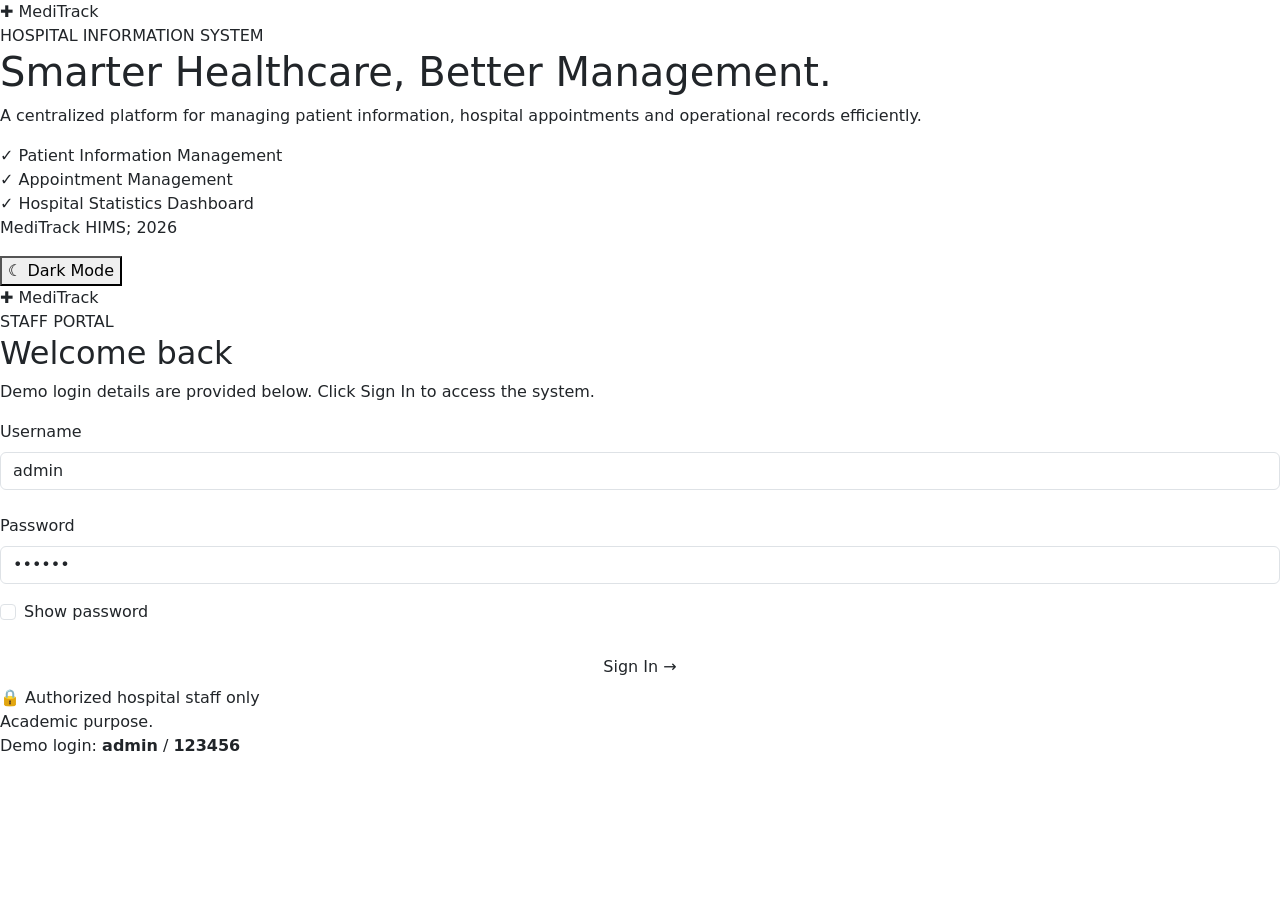
==== appointments.html @ 830c8fc8 "Add files via upload" ====
<!doctype html>
<html lang="en">
  <head>
    <meta charset="UTF-8" />
    <meta name="viewport" content="width=device-width, initial-scale=1.0" />

    <!-- Meta Tags -->
    <meta
      name="keywords"
      content="MediTrack HIMS, Appointment Management, Hospital Appointments, Patient Booking"
    />

    <meta
      name="description"
      content="MediTrack HIMS appointment management page for viewing, adding, editing, searching, and managing hospital appointments."
    />

    <meta name="author" content="Syarifah Zahidah" />

    <title>Appointments | MediTrack HIMS</title>

    <script>
      if (sessionStorage.getItem("himsLoggedIn") !== "true") {
        location.replace("index.html");
      }
    </script>

    <!-- Bootstrap CSS -->
    <link
      href="https://cdn.jsdelivr.net/npm/bootstrap@5.3.3/dist/css/bootstrap.min.css"
      rel="stylesheet"
    />

    <!-- Bootstrap Icons -->
    <link
      href="https://cdn.jsdelivr.net/npm/bootstrap-icons@1.11.3/font/bootstrap-icons.min.css"
      rel="stylesheet"
    />

    <!-- Application CSS -->
    <link rel="stylesheet" href="../css/app.css" />

    <script src="../js/theme.js"></script>

    <title>Appointments | MediTrack HIMS</title>
  </head>

  <body>
    <div id="overlay" class="overlay"></div>

    <aside id="sidebar" class="sidebar"></aside>

    <div class="main-area">
      <!-- Top Navigation -->
      <header id="topbar" class="topbar"></header>

      <main class="content">
        <!-- Page Heading -->
        <div class="page-head">
          <div>
            <h2>Appointment management</h2>
            <p>Schedule, update and track hospital appointments.</p>
          </div>

          <button type="button" class="btn btn-primary-app" id="add-btn">
            <i class="bi bi-plus-lg"></i>
            Add appointment
          </button>
        </div>

        <!-- Status Summary Cards -->
        <div class="row g-3 mb-3" id="status-cards"></div>

        <!-- Appointment Management Panel -->
        <div class="panel">
          <!-- Search and Filters -->
          <div class="row g-2 toolbar">
            <div class="col-md-5">
              <input
                type="search"
                id="search"
                class="form-control"
                placeholder="Search by ID, patient or doctor"
                aria-label="Search appointments"
              />
            </div>

            <div class="col-md-3">
              <select
                id="filter-status"
                class="form-select"
                aria-label="Filter by status"
              >
                <option value="">All statuses</option>
              </select>
            </div>

            <div class="col-md-3">
              <input
                type="date"
                id="filter-date"
                class="form-control"
                aria-label="Filter by date"
              />
            </div>
          </div>

          <!-- Filter Chips -->
          <div id="chips" class="chips"></div>

          <!-- Appointment Count -->
          <div class="mini-stats" id="count"></div>

          <!-- Appointment Table -->
          <div class="table-responsive">
            <table class="table app-table">
              <thead>
                <tr>
                  <th>ID</th>
                  <th>Patient</th>
                  <th>Doctor</th>
                  <th>Date</th>
                  <th>Time</th>
                  <th>Status</th>
                  <th class="text-end">Actions</th>
                </tr>
              </thead>

              <tbody id="table-body"></tbody>
            </table>
          </div>

          <!-- Empty State -->
          <div id="empty-state" class="empty d-none">
            No appointments match these filters. Clear a filter or add a new
            appointment.
          </div>
        </div>
      </main>

      <!-- Footer -->
      <footer id="footer" class="app-footer"></footer>
    </div>

    <!-- =================================
         ADD / EDIT APPOINTMENT MODAL
    ================================== -->

    <div
      class="modal fade"
      id="appt-modal"
      tabindex="-1"
      aria-labelledby="modal-title"
      aria-hidden="true"
    >
      <div class="modal-dialog modal-dialog-centered">
        <form class="modal-content" id="appt-form" novalidate>
          <!-- Modal Header -->
          <div class="modal-header">
            <h5 class="modal-title" id="modal-title">Add appointment</h5>

            <button
              type="button"
              class="btn-close"
              data-bs-dismiss="modal"
              aria-label="Close"
            ></button>
          </div>

          <!-- Modal Body -->
          <div class="modal-body">
            <input type="hidden" id="appt-id" />

            <!-- Patient -->
            <div class="mb-3">
              <label for="appt-patient" class="form-label"> Patient </label>

              <select class="form-select" id="appt-patient" required>
                <option value="">Select</option>
              </select>

              <div class="invalid-feedback">Select a patient.</div>
            </div>

            <!-- Doctor -->
            <div class="mb-3">
              <label for="appt-doctor" class="form-label"> Doctor </label>

              <select class="form-select" id="appt-doctor" required>
                <option value="">Select</option>
              </select>

              <div class="invalid-feedback">Select a doctor.</div>
            </div>

            <!-- Date and Time -->
            <div class="row g-3">
              <div class="col-6">
                <label for="appt-date" class="form-label"> Date </label>

                <input
                  type="date"
                  class="form-control"
                  id="appt-date"
                  required
                />

                <div class="invalid-feedback">Choose a date.</div>
              </div>

              <div class="col-6">
                <label for="appt-time" class="form-label"> Time </label>

                <input
                  type="time"
                  class="form-control"
                  id="appt-time"
                  required
                />

                <div class="invalid-feedback">Choose a time.</div>
              </div>
            </div>

            <!-- Appointment Status -->
            <div class="mt-3">
              <label for="appt-status" class="form-label"> Status </label>

              <select class="form-select" id="appt-status" required></select>
            </div>
          </div>

          <!-- Modal Footer -->
          <div class="modal-footer">
            <button type="button" class="btn btn-light" data-bs-dismiss="modal">
              Cancel
            </button>

            <button type="submit" class="btn btn-primary-app">
              Save appointment
            </button>
          </div>
        </form>
      </div>
    </div>

    <!-- =================================
         JAVASCRIPT FILES
    ================================== -->

    <!-- Bootstrap JavaScript -->
    <script src="https://cdn.jsdelivr.net/npm/bootstrap@5.3.3/dist/js/bootstrap.bundle.min.js"></script>

    <!-- Application Data -->
    <script src="../js/data.js"></script>

    <!-- Shared Application Functions -->
    <script src="../js/app.js"></script>

    <!-- Appointment Management -->
    <script src="../js/appointments.js"></script>
  </body>
</html>
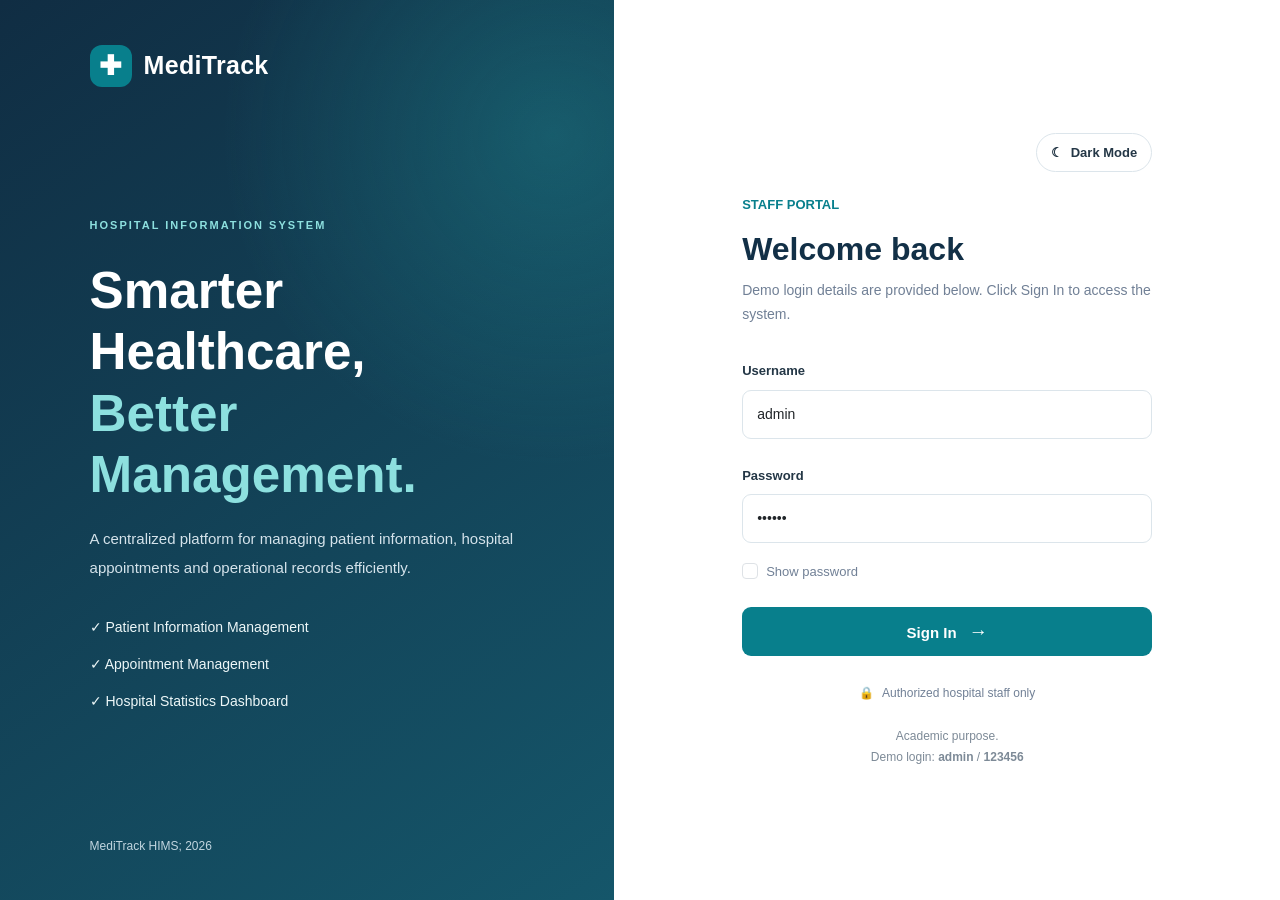
==== commit 793af18f: "Add files via upload" ====
--- a/appointments.html
+++ b/appointments.html
@@ -19,6 +19,7 @@
 
     <title>Appointments | MediTrack HIMS</title>
 
+    <!-- Login Protection -->
     <script>
       if (sessionStorage.getItem("himsLoggedIn") !== "true") {
         location.replace("index.html");
@@ -38,27 +39,30 @@
     />
 
     <!-- Application CSS -->
-    <link rel="stylesheet" href="../css/app.css" />
-
-    <script src="../js/theme.js"></script>
-
-    <title>Appointments | MediTrack HIMS</title>
+    <link rel="stylesheet" href="app.css" />
+
+    <!-- Theme Management -->
+    <script src="theme.js"></script>
   </head>
 
   <body>
+    <!-- Sidebar -->
     <div id="overlay" class="overlay"></div>
 
     <aside id="sidebar" class="sidebar"></aside>
 
+    <!-- Main Application Area -->
     <div class="main-area">
       <!-- Top Navigation -->
       <header id="topbar" class="topbar"></header>
 
+      <!-- Main Content -->
       <main class="content">
         <!-- Page Heading -->
         <div class="page-head">
           <div>
             <h2>Appointment management</h2>
+
             <p>Schedule, update and track hospital appointments.</p>
           </div>
 
@@ -75,6 +79,7 @@
         <div class="panel">
           <!-- Search and Filters -->
           <div class="row g-2 toolbar">
+            <!-- Search -->
             <div class="col-md-5">
               <input
                 type="search"
@@ -85,6 +90,7 @@
               />
             </div>
 
+            <!-- Status Filter -->
             <div class="col-md-3">
               <select
                 id="filter-status"
@@ -95,6 +101,7 @@
               </select>
             </div>
 
+            <!-- Date Filter -->
             <div class="col-md-3">
               <input
                 type="date"
@@ -195,6 +202,7 @@
 
             <!-- Date and Time -->
             <div class="row g-3">
+              <!-- Date -->
               <div class="col-6">
                 <label for="appt-date" class="form-label"> Date </label>
 
@@ -208,6 +216,7 @@
                 <div class="invalid-feedback">Choose a date.</div>
               </div>
 
+              <!-- Time -->
               <div class="col-6">
                 <label for="appt-time" class="form-label"> Time </label>
 
@@ -252,12 +261,12 @@
     <script src="https://cdn.jsdelivr.net/npm/bootstrap@5.3.3/dist/js/bootstrap.bundle.min.js"></script>
 
     <!-- Application Data -->
-    <script src="../js/data.js"></script>
+    <script src="data.js"></script>
 
     <!-- Shared Application Functions -->
-    <script src="../js/app.js"></script>
+    <script src="app.js"></script>
 
     <!-- Appointment Management -->
-    <script src="../js/appointments.js"></script>
+    <script src="appointments.js"></script>
   </body>
 </html>
--- a/app.css
+++ b/app.css
@@ -0,0 +1,1055 @@
+/* =================================
+   MEDITrack HIMS - APP (DASHBOARD, PATIENTS, APPOINTMENTS)
+   ================================= */
+
+:root {
+  --primary: #087f8c;
+  --primary-dark: #06636d;
+  --navy: #123047;
+  --background: #f3f7fa;
+  --text: #243746;
+  --muted: #64748b;
+  --white: #ffffff;
+  --border: #e2eaf0;
+  --sidebar-w: 250px;
+}
+
+* {
+  box-sizing: border-box;
+}
+
+body {
+  margin: 0;
+  font-family: Arial, Helvetica, sans-serif;
+  color: var(--text);
+  background: var(--background);
+}
+
+/* ---------- Sidebar ---------- */
+.sidebar {
+  position: fixed;
+  inset: 0 auto 0 0;
+  width: var(--sidebar-w);
+  display: flex;
+  flex-direction: column;
+  padding: 22px 16px;
+  color: var(--white);
+  background: linear-gradient(170deg, #102d43, #15566a);
+  z-index: 1040;
+  transition: transform 0.25s ease;
+}
+
+.brand {
+  display: flex;
+  align-items: center;
+  gap: 12px;
+  padding: 0 8px 26px;
+  font-size: 22px;
+  font-weight: bold;
+}
+
+.brand-icon {
+  display: inline-flex;
+  align-items: center;
+  justify-content: center;
+  width: 38px;
+  height: 38px;
+  border-radius: 11px;
+  background: var(--primary);
+  font-size: 24px;
+}
+
+.side-nav {
+  display: grid;
+  gap: 6px;
+}
+
+.nav-link-app,
+.side-btn {
+  display: flex;
+  align-items: center;
+  gap: 12px;
+  width: 100%;
+  padding: 12px 14px;
+  border: 0;
+  border-radius: 10px;
+  color: #cfe0e8;
+  background: transparent;
+  font-size: 14px;
+  text-align: left;
+  text-decoration: none;
+  transition:
+    background 0.15s ease,
+    color 0.15s ease;
+}
+
+.nav-link-app:hover,
+.side-btn:hover {
+  color: var(--white);
+  background: rgba(255, 255, 255, 0.1);
+}
+
+.nav-link-app.active {
+  color: var(--white);
+  background: var(--primary);
+  font-weight: bold;
+}
+.nav-link-app i,
+.side-btn i {
+  font-size: 17px;
+}
+
+.side-bottom {
+  margin-top: auto;
+  padding-top: 16px;
+  display: grid;
+  gap: 4px;
+  border-top: 1px solid rgba(255, 255, 255, 0.15);
+}
+
+.nav-link-app:focus-visible,
+.side-btn:focus-visible,
+.menu-toggle:focus-visible {
+  outline: 2px solid #8de0df;
+  outline-offset: 2px;
+}
+
+/* ---------- Main area ---------- */
+.main-area {
+  margin-left: var(--sidebar-w);
+  min-height: 100vh;
+  display: flex;
+  flex-direction: column;
+}
+
+.topbar {
+  position: sticky;
+  top: 0;
+  z-index: 1020;
+  display: flex;
+  align-items: center;
+  gap: 14px;
+  padding: 14px 28px;
+  background: var(--white);
+  border-bottom: 1px solid var(--border);
+}
+
+.topbar-title {
+  margin: 0;
+  font-size: 18px;
+  font-weight: bold;
+  color: var(--navy);
+}
+
+.menu-toggle {
+  display: none;
+  border: 0;
+  background: transparent;
+  font-size: 28px;
+  line-height: 1;
+  color: var(--navy);
+}
+
+.user-chip {
+  margin-left: auto;
+  display: flex;
+  align-items: center;
+  gap: 10px;
+  font-size: 14px;
+}
+
+.avatar {
+  display: inline-flex;
+  align-items: center;
+  justify-content: center;
+  width: 34px;
+  height: 34px;
+  border-radius: 50%;
+  color: var(--white);
+  background: var(--primary);
+  font-weight: bold;
+}
+
+.content {
+  flex: 1;
+  padding: 28px;
+}
+
+.overlay {
+  position: fixed;
+  inset: 0;
+  background: rgba(10, 25, 38, 0.5);
+  z-index: 1030;
+  display: none;
+}
+.overlay.show {
+  display: block;
+}
+
+/* ---------- Page header ---------- */
+.page-head {
+  display: flex;
+  align-items: flex-start;
+  justify-content: space-between;
+  flex-wrap: wrap;
+  gap: 14px;
+  margin-bottom: 22px;
+}
+.page-head h2 {
+  margin: 0 0 4px;
+  font-size: 24px;
+  color: var(--navy);
+}
+.page-head p {
+  margin: 0;
+  color: var(--muted);
+  font-size: 14px;
+}
+
+.btn-primary-app {
+  padding: 10px 18px;
+  border: 0;
+  border-radius: 9px;
+  color: var(--white);
+  background: var(--primary);
+  font-size: 14px;
+  font-weight: bold;
+}
+.btn-primary-app:hover {
+  color: var(--white);
+  background: var(--primary-dark);
+}
+
+/* ---------- Stat cards ---------- */
+.stat-card {
+  display: flex;
+  align-items: center;
+  gap: 16px;
+  height: 100%;
+  padding: 20px;
+  background: var(--white);
+  border: 1px solid var(--border);
+  border-radius: 14px;
+}
+
+.stat-icon {
+  display: inline-flex;
+  align-items: center;
+  justify-content: center;
+  flex: none;
+  width: 52px;
+  height: 52px;
+  border-radius: 13px;
+  font-size: 24px;
+}
+.tone-teal {
+  color: #087f8c;
+  background: #dff3f4;
+}
+.tone-navy {
+  color: #1d4e89;
+  background: #e1ecf8;
+}
+.tone-green {
+  color: #1c7c4a;
+  background: #ddf4e7;
+}
+.tone-amber {
+  color: #a86400;
+  background: #fdf0d5;
+}
+
+.stat-value {
+  font-size: 30px;
+  font-weight: bold;
+  line-height: 1.1;
+  color: var(--navy);
+}
+.stat-label {
+  font-size: 13px;
+  color: var(--muted);
+}
+
+/* ---------- Panels ---------- */
+.panel {
+  height: 100%;
+  padding: 20px;
+  background: var(--white);
+  border: 1px solid var(--border);
+  border-radius: 14px;
+}
+.panel-title {
+  margin: 0 0 16px;
+  font-size: 16px;
+  font-weight: bold;
+  color: var(--navy);
+}
+.chart-box {
+  position: relative;
+  height: 290px;
+}
+
+/* ---------- Tables ---------- */
+.app-table {
+  margin: 0;
+  font-size: 14px;
+  vertical-align: middle;
+}
+.app-table thead th {
+  padding: 12px;
+  font-size: 12px;
+  font-weight: bold;
+  color: var(--muted);
+  background: #f6f9fb;
+  border-bottom: 1px solid var(--border);
+  white-space: nowrap;
+}
+.app-table td {
+  padding: 12px;
+  border-color: var(--border);
+}
+
+.toolbar {
+  margin-bottom: 16px;
+}
+
+.empty {
+  padding: 36px 10px;
+  text-align: center;
+  color: var(--muted);
+  font-size: 14px;
+}
+
+.row-actions {
+  display: flex;
+  gap: 6px;
+  justify-content: flex-end;
+}
+.icon-btn {
+  width: 32px;
+  height: 32px;
+  border: 1px solid var(--border);
+  border-radius: 8px;
+  background: var(--white);
+  color: var(--navy);
+}
+.icon-btn:hover {
+  background: #eef5f8;
+}
+.icon-btn.danger {
+  color: #b3261e;
+}
+.icon-btn.danger:hover {
+  background: #fdeceb;
+}
+
+/* ---------- Status badges ---------- */
+.status-badge {
+  display: inline-block;
+  padding: 4px 11px;
+  border-radius: 20px;
+  font-size: 12px;
+  font-weight: bold;
+}
+.status-confirmed {
+  color: #06636d;
+  background: #dff3f4;
+}
+.status-pending {
+  color: #8a5400;
+  background: #fdf0d5;
+}
+.status-completed {
+  color: #1c7c4a;
+  background: #ddf4e7;
+}
+.status-cancelled {
+  color: #a3261e;
+  background: #fdeceb;
+}
+
+/* ---------- Activity list ---------- */
+.activity-list {
+  list-style: none;
+  margin: 0;
+  padding: 0;
+}
+.activity-list li {
+  display: flex;
+  gap: 12px;
+  padding: 11px 0;
+  border-bottom: 1px solid var(--border);
+  font-size: 14px;
+}
+.activity-list li:last-child {
+  border-bottom: 0;
+}
+.activity-dot {
+  flex: none;
+  width: 9px;
+  height: 9px;
+  margin-top: 6px;
+  border-radius: 50%;
+  background: var(--primary);
+}
+.activity-time {
+  display: block;
+  font-size: 12px;
+  color: var(--muted);
+}
+
+/* ---------- Forms / modal ---------- */
+.form-control:focus,
+.form-select:focus {
+  border-color: var(--primary);
+  box-shadow: 0 0 0 3px rgba(8, 127, 140, 0.15);
+}
+.modal-title {
+  color: var(--navy);
+  font-weight: bold;
+}
+
+/* ---------- Footer ---------- */
+.app-footer {
+  display: flex;
+  justify-content: space-between;
+  flex-wrap: wrap;
+  gap: 12px;
+  padding: 20px 28px;
+  font-size: 12px;
+  line-height: 1.7;
+  color: var(--muted);
+  background: var(--white);
+  border-top: 1px solid var(--border);
+}
+.footer-right {
+  text-align: right;
+}
+
+/* ---------- Responsive ---------- */
+@media (max-width: 991.98px) {
+  .sidebar {
+    transform: translateX(-100%);
+  }
+  .sidebar.open {
+    transform: translateX(0);
+  }
+  .main-area {
+    margin-left: 0;
+  }
+  .menu-toggle {
+    display: block;
+  }
+  .topbar {
+    padding: 12px 18px;
+  }
+  .content {
+    padding: 20px 16px;
+  }
+  .app-footer {
+    padding: 18px 16px;
+  }
+  .footer-right {
+    text-align: left;
+  }
+}
+
+@media (max-width: 575.98px) {
+  .user-name {
+    display: none;
+  }
+  .stat-value {
+    font-size: 26px;
+  }
+  .chart-box {
+    height: 250px;
+  }
+}
+
+@media (prefers-reduced-motion: reduce) {
+  .sidebar {
+    transition: none;
+  }
+}
+
+/* =================================
+   LINKED VIEWS: clickable cards, chips, doctor cards, detail modal
+   ================================= */
+
+a.stat-card {
+  color: inherit;
+  text-decoration: none;
+  position: relative;
+  transition:
+    border-color 0.15s ease,
+    box-shadow 0.15s ease;
+}
+a.stat-card:hover {
+  border-color: var(--primary);
+  box-shadow: 0 4px 14px rgba(8, 127, 140, 0.12);
+}
+a.stat-card:focus-visible {
+  outline: 2px solid var(--primary);
+  outline-offset: 2px;
+}
+.stat-go {
+  position: absolute;
+  top: 14px;
+  right: 16px;
+  color: #a3b2bd;
+  font-size: 15px;
+}
+a.stat-card:hover .stat-go {
+  color: var(--primary);
+}
+
+.cell-link {
+  color: var(--primary-dark);
+  font-weight: bold;
+  text-decoration: none;
+  background: none;
+  border: 0;
+  padding: 0;
+  text-align: left;
+}
+.cell-link:hover {
+  text-decoration: underline;
+}
+
+.btn-quick {
+  margin-left: auto;
+  display: inline-flex;
+  align-items: center;
+  gap: 6px;
+  padding: 8px 14px;
+  border-radius: 9px;
+  color: var(--white);
+  background: var(--primary);
+  font-size: 13px;
+  font-weight: bold;
+  text-decoration: none;
+}
+.btn-quick:hover {
+  color: var(--white);
+  background: var(--primary-dark);
+}
+.btn-quick + .user-chip {
+  margin-left: 4px;
+}
+
+.chart-hint {
+  margin: -8px 0 12px;
+  font-size: 12px;
+  color: var(--muted);
+}
+.chart-box.tall {
+  height: 340px;
+}
+
+/* Filter chips */
+.chips {
+  display: flex;
+  flex-wrap: wrap;
+  align-items: center;
+  gap: 8px;
+  margin-bottom: 14px;
+}
+.chips:empty {
+  display: none;
+}
+.chip {
+  display: inline-flex;
+  align-items: center;
+  gap: 6px;
+  padding: 5px 6px 5px 12px;
+  border-radius: 20px;
+  color: var(--primary-dark);
+  background: #dff3f4;
+  font-size: 13px;
+}
+.chip button {
+  width: 20px;
+  height: 20px;
+  border: 0;
+  border-radius: 50%;
+  background: rgba(8, 127, 140, 0.15);
+  color: var(--primary-dark);
+  line-height: 1;
+}
+.chip button:hover {
+  background: rgba(8, 127, 140, 0.3);
+}
+.chip-clear {
+  border: 0;
+  background: none;
+  color: var(--muted);
+  font-size: 13px;
+  text-decoration: underline;
+}
+
+/* Status summary cards (act as filters) */
+.status-card {
+  display: block;
+  width: 100%;
+  padding: 14px 16px;
+  text-align: left;
+  background: var(--white);
+  border: 1px solid var(--border);
+  border-top: 4px solid var(--c, var(--primary));
+  border-radius: 12px;
+  transition: box-shadow 0.15s ease;
+}
+.status-card:hover {
+  box-shadow: 0 4px 14px rgba(18, 48, 71, 0.1);
+}
+.status-card.active {
+  background: #f0f8f9;
+  box-shadow: 0 0 0 2px var(--c, var(--primary));
+}
+.status-card b {
+  display: block;
+  font-size: 26px;
+  color: var(--navy);
+}
+.status-card span {
+  font-size: 13px;
+  color: var(--muted);
+}
+
+.mini-stats {
+  display: flex;
+  flex-wrap: wrap;
+  gap: 10px 28px;
+  margin-bottom: 16px;
+  font-size: 13px;
+  color: var(--muted);
+}
+.mini-stats b {
+  color: var(--navy);
+  font-size: 15px;
+}
+
+.count-pill {
+  display: inline-block;
+  min-width: 28px;
+  padding: 2px 9px;
+  border-radius: 20px;
+  text-align: center;
+  color: var(--primary-dark);
+  background: #dff3f4;
+  font-size: 12px;
+  font-weight: bold;
+  text-decoration: none;
+}
+.count-pill:hover {
+  background: #c6e8ea;
+}
+
+/* Today's schedule */
+.schedule-item {
+  display: flex;
+  align-items: center;
+  gap: 14px;
+  padding: 11px 0;
+  border-bottom: 1px solid var(--border);
+  font-size: 14px;
+}
+.schedule-item:last-child {
+  border-bottom: 0;
+}
+.schedule-time {
+  flex: none;
+  width: 52px;
+  font-weight: bold;
+  color: var(--navy);
+}
+.schedule-main {
+  flex: 1;
+  min-width: 0;
+}
+.schedule-main small {
+  display: block;
+  color: var(--muted);
+}
+
+/* Doctor cards */
+.doctor-card {
+  height: 100%;
+  padding: 20px;
+  background: var(--white);
+  border: 1px solid var(--border);
+  border-radius: 14px;
+  transition: box-shadow 0.2s ease;
+}
+.doctor-card.highlight {
+  border-color: var(--primary);
+  box-shadow: 0 0 0 3px rgba(8, 127, 140, 0.25);
+}
+.doctor-head {
+  display: flex;
+  align-items: center;
+  gap: 14px;
+  margin-bottom: 16px;
+}
+.doctor-head h3 {
+  margin: 0 0 2px;
+  font-size: 16px;
+  color: var(--navy);
+}
+.avatar.big {
+  width: 48px;
+  height: 48px;
+  font-size: 16px;
+}
+.doctor-stats {
+  display: flex;
+  gap: 8px;
+  margin-bottom: 14px;
+}
+.doctor-stats div {
+  flex: 1;
+  padding: 10px 8px;
+  text-align: center;
+  border-radius: 10px;
+  background: #f6f9fb;
+}
+.doctor-stats b {
+  display: block;
+  font-size: 20px;
+  color: var(--navy);
+}
+.doctor-stats span {
+  font-size: 12px;
+  color: var(--muted);
+}
+.doctor-card .progress {
+  height: 8px;
+  margin-bottom: 6px;
+}
+.doctor-card .progress-bar {
+  background: var(--primary);
+}
+.doctor-note {
+  margin-bottom: 14px;
+  font-size: 12px;
+  color: var(--muted);
+}
+.doctor-actions {
+  display: flex;
+  gap: 8px;
+  flex-wrap: wrap;
+}
+.btn-teal {
+  color: var(--white);
+  background: var(--primary);
+  border: 0;
+  font-size: 13px;
+  font-weight: bold;
+}
+.btn-teal:hover {
+  color: var(--white);
+  background: var(--primary-dark);
+}
+.btn-outline-teal {
+  color: var(--primary-dark);
+  border: 1px solid var(--primary);
+  background: transparent;
+  font-size: 13px;
+  font-weight: bold;
+}
+.btn-outline-teal:hover {
+  color: var(--white);
+  background: var(--primary);
+}
+
+/* Patient detail modal */
+.detail-head {
+  display: flex;
+  align-items: center;
+  gap: 14px;
+  margin-bottom: 18px;
+}
+.detail-head h4 {
+  margin: 0;
+  font-size: 20px;
+  color: var(--navy);
+}
+.detail-head small {
+  color: var(--muted);
+}
+.detail-grid {
+  display: grid;
+  grid-template-columns: repeat(3, 1fr);
+  gap: 10px;
+  margin-bottom: 18px;
+}
+.detail-grid div {
+  padding: 10px 12px;
+  border-radius: 10px;
+  background: #f6f9fb;
+  font-size: 13px;
+  color: var(--muted);
+}
+.detail-grid b {
+  display: block;
+  margin-top: 2px;
+  font-size: 15px;
+  color: var(--navy);
+}
+
+/* Footer links */
+.footer-links {
+  display: flex;
+  flex-direction: column;
+  gap: 2px;
+}
+.footer-links a {
+  color: var(--primary-dark);
+  text-decoration: none;
+}
+.footer-links a:hover {
+  text-decoration: underline;
+}
+
+@media (max-width: 575.98px) {
+  .btn-quick span {
+    display: none;
+  }
+  .detail-grid {
+    grid-template-columns: 1fr 1fr;
+  }
+  .chart-box.tall {
+    height: 300px;
+  }
+}
+
+/* =================================
+   DARK MODE - MEDITrack APPLICATION
+   ================================= */
+
+html[data-theme="dark"] {
+  --background: #111c2a;
+  --text: #e5edf5;
+  --muted: #a8b6c7;
+  --white: #1c2a3b;
+  --navy: #e6f0f8;
+  --border: #34465a;
+}
+
+html[data-theme="dark"] body {
+  color: var(--text);
+  background: var(--background);
+}
+
+/* Topbar */
+html[data-theme="dark"] .topbar {
+  background: #1c2a3b;
+  border-color: var(--border);
+}
+
+html[data-theme="dark"] .topbar-title,
+html[data-theme="dark"] .menu-toggle {
+  color: #e6f0f8;
+}
+
+html[data-theme="dark"] .user-chip {
+  color: #e5edf5;
+}
+
+/* Content headings */
+html[data-theme="dark"] .page-head h2,
+html[data-theme="dark"] .panel-title,
+html[data-theme="dark"] .stat-value,
+html[data-theme="dark"] .status-card b,
+html[data-theme="dark"] .mini-stats b,
+html[data-theme="dark"] .schedule-time,
+html[data-theme="dark"] .doctor-head h3,
+html[data-theme="dark"] .doctor-stats b,
+html[data-theme="dark"] .detail-head h4,
+html[data-theme="dark"] .detail-grid b {
+  color: #e6f0f8;
+}
+
+/* Cards and panels */
+html[data-theme="dark"] .stat-card,
+html[data-theme="dark"] .panel,
+html[data-theme="dark"] .doctor-card,
+html[data-theme="dark"] .status-card {
+  color: var(--text);
+  background: #1c2a3b;
+  border-color: var(--border);
+}
+
+html[data-theme="dark"] .status-card.active {
+  background: #203b49;
+}
+
+html[data-theme="dark"] .doctor-stats div,
+html[data-theme="dark"] .detail-grid div {
+  background: #26374b;
+  color: #c5d2df;
+}
+
+/* Tables */
+html[data-theme="dark"] .app-table {
+  color: #e5edf5;
+  --bs-table-color: #e5edf5;
+  --bs-table-bg: #1c2a3b;
+  --bs-table-border-color: #34465a;
+  --bs-table-striped-bg: #223247;
+  --bs-table-striped-color: #e5edf5;
+  --bs-table-hover-bg: #293d53;
+  --bs-table-hover-color: #ffffff;
+}
+
+html[data-theme="dark"] .app-table thead th {
+  color: #b7c6d6;
+  background: #26374b;
+  border-color: var(--border);
+}
+
+html[data-theme="dark"] .app-table td {
+  border-color: var(--border);
+}
+
+/* Forms */
+html[data-theme="dark"] .form-control,
+html[data-theme="dark"] .form-select {
+  color: #e5edf5;
+  background-color: #1c2a3b;
+  border-color: #40536a;
+}
+
+html[data-theme="dark"] .form-control::placeholder {
+  color: #8999ad;
+}
+
+html[data-theme="dark"] .form-control:focus,
+html[data-theme="dark"] .form-select:focus {
+  color: #ffffff;
+  background-color: #1c2a3b;
+}
+
+html[data-theme="dark"] .form-select option {
+  color: #e5edf5;
+  background: #1c2a3b;
+}
+
+html[data-theme="dark"] .form-label,
+html[data-theme="dark"] .form-check-label {
+  color: #c5d2df;
+}
+
+/* Modal */
+html[data-theme="dark"] .modal-content {
+  color: #e5edf5;
+  background: #1c2a3b;
+  border-color: var(--border);
+}
+
+html[data-theme="dark"] .modal-header,
+html[data-theme="dark"] .modal-footer {
+  border-color: var(--border);
+}
+
+html[data-theme="dark"] .modal-title {
+  color: #e6f0f8;
+}
+
+html[data-theme="dark"] .btn-close {
+  filter: invert(1) grayscale(100%) brightness(200%);
+}
+
+/* Buttons */
+html[data-theme="dark"] .icon-btn {
+  color: #e5edf5;
+  background: #26374b;
+  border-color: #40536a;
+}
+
+html[data-theme="dark"] .icon-btn:hover {
+  background: #344b63;
+}
+
+/* Chips and small elements */
+html[data-theme="dark"] .chip {
+  color: #9de4e2;
+  background: #25444e;
+}
+
+html[data-theme="dark"] .chip button {
+  color: #9de4e2;
+  background: rgba(141, 224, 223, 0.15);
+}
+
+html[data-theme="dark"] .count-pill {
+  color: #9de4e2;
+  background: #25444e;
+}
+
+html[data-theme="dark"] .count-pill:hover {
+  background: #315966;
+}
+
+html[data-theme="dark"] .cell-link,
+html[data-theme="dark"] .footer-links a {
+  color: #75d5d2;
+}
+
+/* Footer */
+html[data-theme="dark"] .app-footer {
+  color: #a8b6c7;
+  background: #1c2a3b;
+  border-color: var(--border);
+}
+
+/* Theme toggle button */
+.theme-toggle {
+  display: inline-flex;
+  align-items: center;
+  justify-content: center;
+  gap: 7px;
+  padding: 8px 12px;
+  border: 1px solid var(--border);
+  border-radius: 9px;
+  color: var(--text);
+  background: var(--background);
+  font-size: 12px;
+  font-weight: bold;
+  white-space: nowrap;
+  cursor: pointer;
+  transition: 0.2s ease;
+}
+
+.theme-toggle:hover {
+  color: var(--primary);
+  border-color: var(--primary);
+  transform: translateY(-1px);
+}
+
+.btn-quick + .theme-toggle {
+  margin-left: 0;
+}
+
+.theme-toggle + .user-chip {
+  margin-left: 4px;
+}
+
+html[data-theme="dark"] .theme-toggle {
+  color: #e5edf5;
+  background: #26374b;
+  border-color: #40536a;
+}
+
+html[data-theme="dark"] .theme-toggle:hover {
+  color: #8de0df;
+  border-color: #8de0df;
+}
+
+/* Responsive theme button */
+@media (max-width: 575.98px) {
+  .theme-toggle {
+    padding: 7px 9px;
+    font-size: 11px;
+  }
+}
